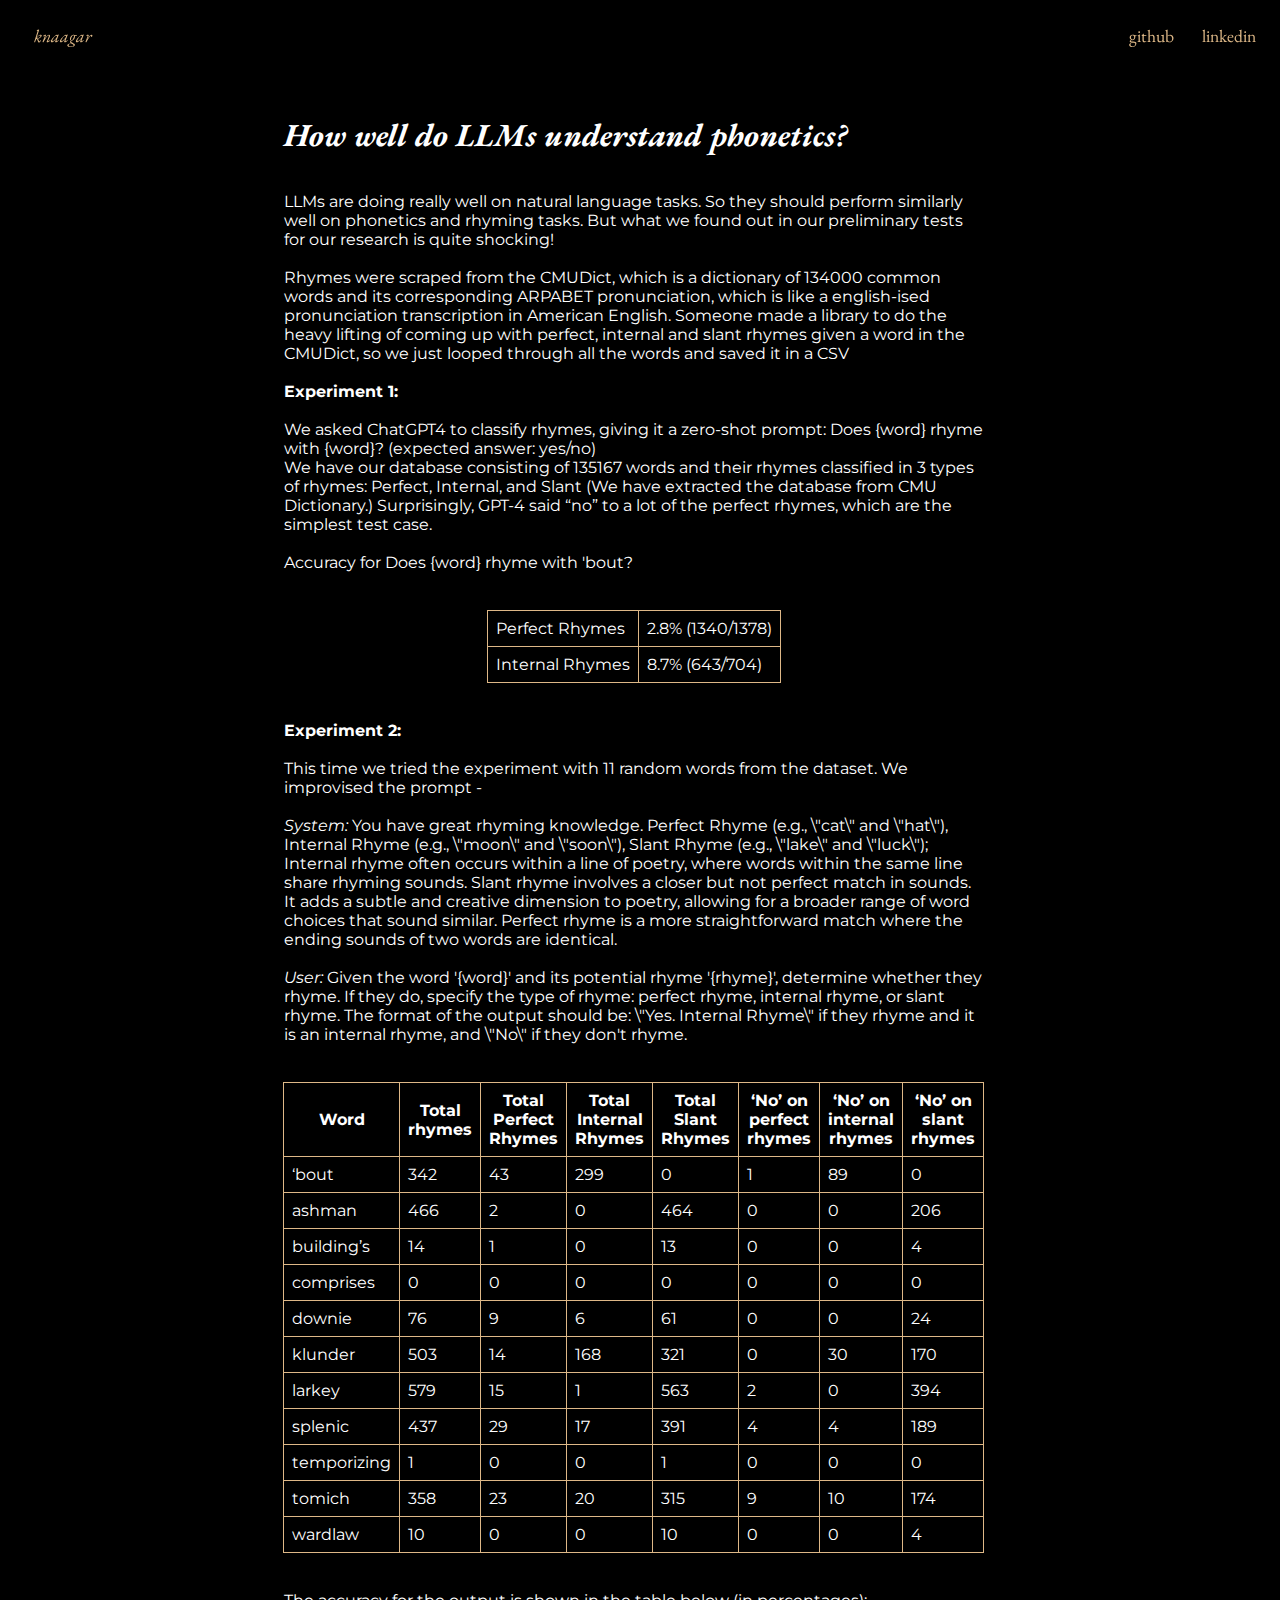
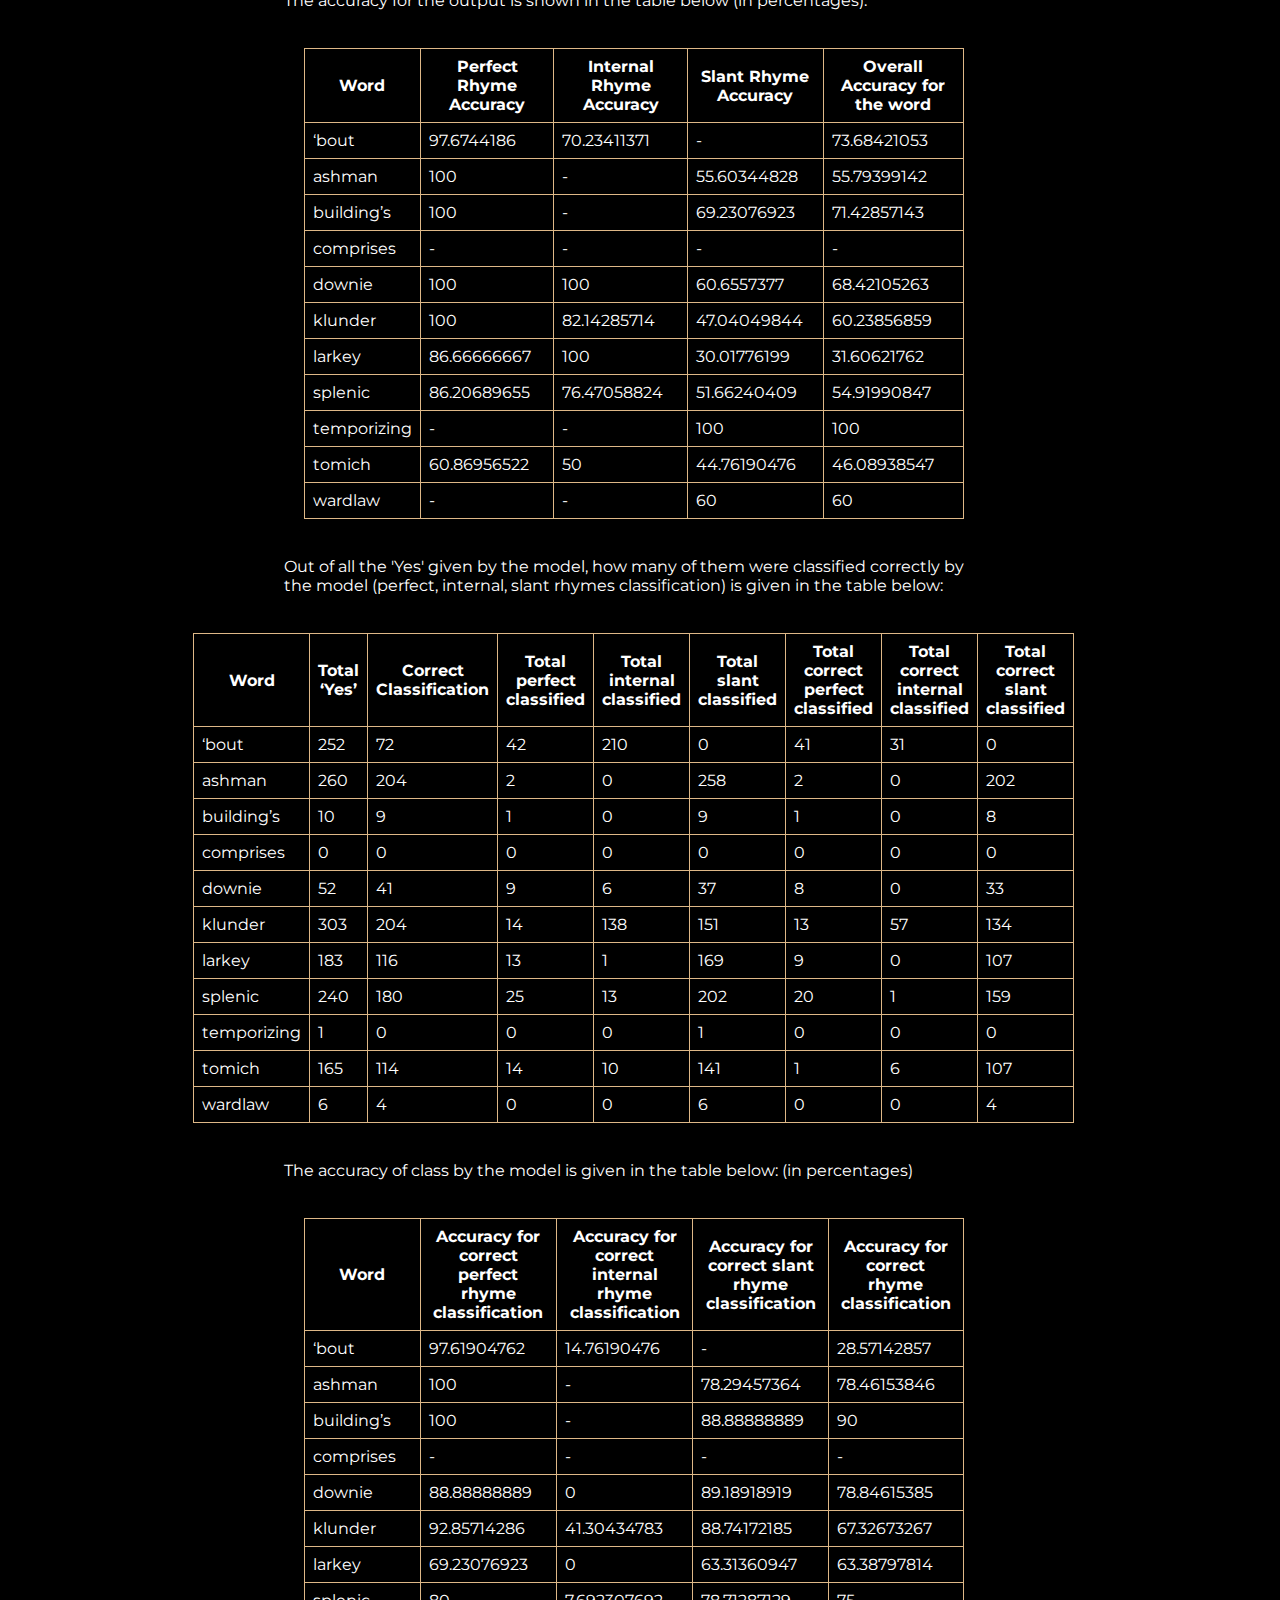
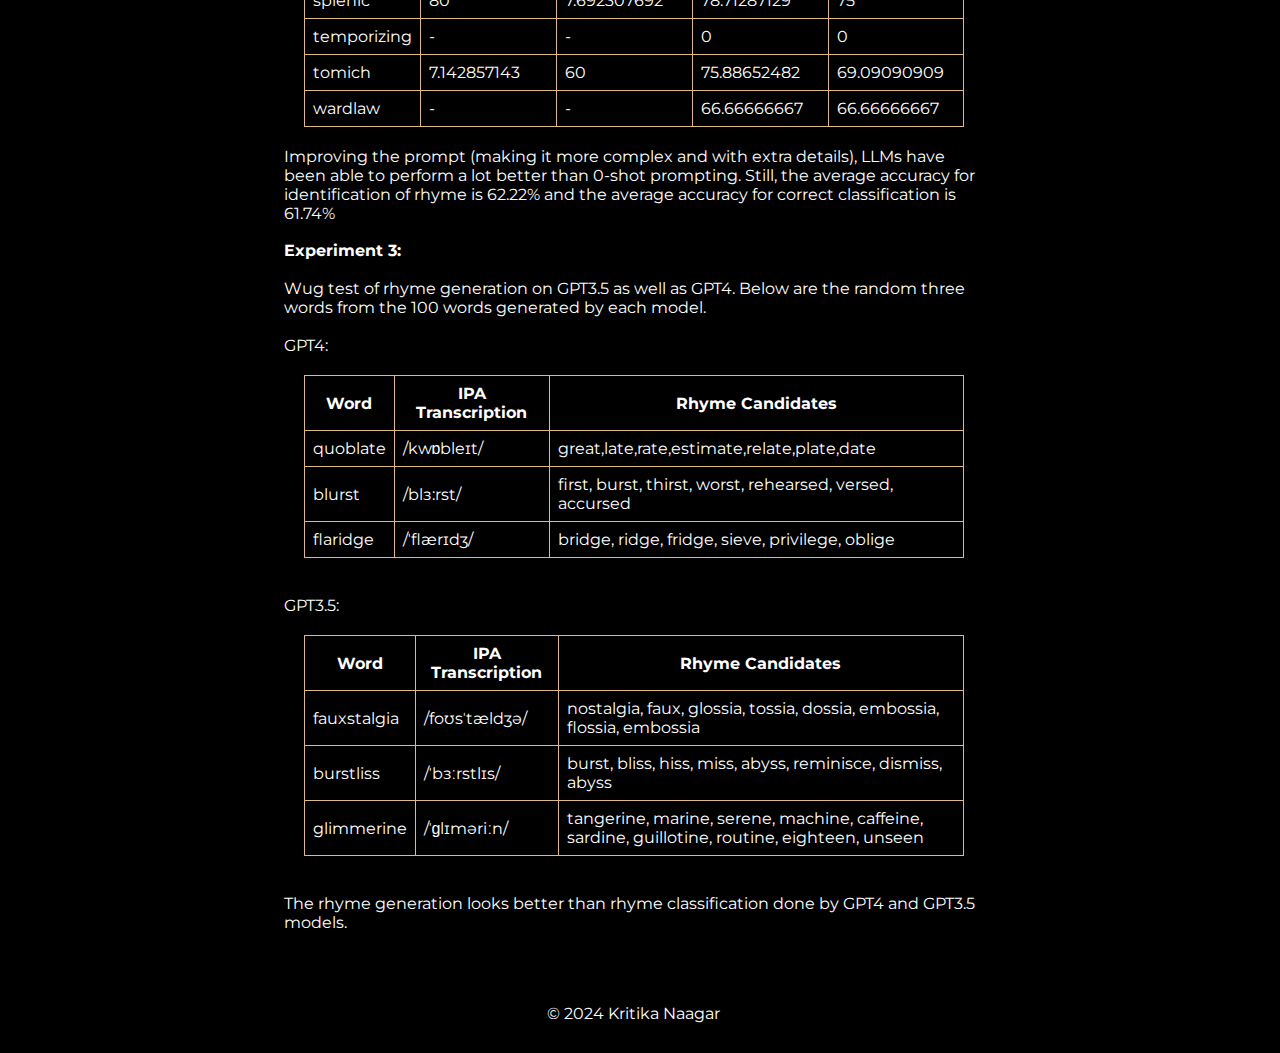
==== blogs/1.html @ 874377b0 "Added blog1" ====
<!DOCTYPE html>
<html lang="en">

<head>
    <meta charset="UTF-8">
    <meta name="viewport" content="width=device-width, initial-scale=1.0">
    <link rel="icon" type="image/x-icon" href="/kn.png">
    <link rel="stylesheet" href="/style.css">
    <title>Blog - How well do LLMs understand phonetics?</title>
</head>

<body>
    <div d-style="false" class="responsive-navbar" id="navbar">
        <a href="/" id="logo">knaagar</a>
        <div class="links">
            <a href="https://github.com/knaagar">github</a>
            <a href="https://www.linkedin.com/in/kritika-naagar">linkedin</a>
        </div>
        </a>
    </div>
    <br><br><br>
    <div class="main">
        <div class="content">
            <h1>How well do LLMs understand phonetics?</h1><br><br>
            <p>
                LLMs are doing really well on natural language tasks. So they should perform similarly well on phonetics
                and rhyming tasks. But what we found out in our preliminary tests for our research is quite shocking!
                <br><br>
                Rhymes were scraped from the CMUDict, which is a dictionary of 134000 common words and its corresponding
                ARPABET pronunciation, which is like a english-ised pronunciation transcription in American English.
                Someone made a library to do the heavy lifting of coming up with perfect, internal and slant rhymes
                given a word in the CMUDict, so we just looped through all the words and saved it in a CSV<br><br>
                <b>Experiment 1:</b><br><br>
                We asked ChatGPT4 to classify rhymes, giving it a zero-shot prompt: Does {word} rhyme with {word}?
                (expected answer: yes/no)<br>
                We have our database consisting of 135167 words and their rhymes classified in 3 types of rhymes:
                Perfect, Internal, and Slant (We have extracted the database from CMU Dictionary.)
                Surprisingly, GPT-4 said “no” to a lot of the perfect rhymes, which are the simplest test case.<br><br>
                Accuracy for Does {word} rhyme with 'bout?
            </p>
            <br>
            <div class="table">
                <table>
                    <thead>
                        <tr>
                            <td>Perfect Rhymes</th>
                            <td>2.8% (1340/1378)</th>
                        </tr>
                    </thead>
                    <tbody>
                        <tr>
                            <td>Internal Rhymes</td>
                            <td>8.7% (643/704)</td>
                        </tr>
                    </tbody>
                </table>
            </div>
            <br>
            <p>
                <b>Experiment 2:</b><br><br>
                This time we tried the experiment with 11 random words from the dataset. We improvised the prompt
                -<br><br>
                <i>System:</i> You have great rhyming knowledge. Perfect Rhyme (e.g., \"cat\" and \"hat\"), Internal
                Rhyme
                (e.g.,
                \"moon\" and \"soon\"), Slant Rhyme (e.g., \"lake\" and \"luck\"); Internal rhyme often occurs within a
                line
                of poetry, where words within the same line share rhyming sounds. Slant rhyme involves a closer but not
                perfect match in sounds. It adds a subtle and creative dimension to poetry, allowing for a broader range
                of
                word choices that sound similar. Perfect rhyme is a more straightforward match where the ending sounds
                of
                two words are identical.<br><br>
                <i>User:</i> Given the word '{word}' and its potential rhyme '{rhyme}', determine whether they rhyme. If
                they
                do,
                specify the type of rhyme: perfect rhyme, internal rhyme, or slant rhyme. The format of the output
                should
                be: \"Yes. Internal Rhyme\" if they rhyme and it is an internal rhyme, and \"No\" if they don't rhyme.
            </p>
            <br>
            <div class="table">
                <table>
                    <thead>
                        <tr>
                            <th>Word</th>
                            <th>Total rhymes</th>
                            <th>Total Perfect Rhymes</th>
                            <th>Total Internal Rhymes</th>
                            <th>Total Slant Rhymes</th>
                            <th>‘No’ on perfect rhymes</th>
                            <th>‘No’ on internal rhymes</th>
                            <th>‘No’ on slant rhymes</th>
                        </tr>
                    </thead>
                    <tbody>
                        <tr>
                            <td>‘bout</td>
                            <td>342</td>
                            <td>43</td>
                            <td>299</td>
                            <td>0</td>
                            <td>1</td>
                            <td>89</td>
                            <td>0</td>
                        </tr>
                        <tr>
                            <td>ashman</td>
                            <td>466</td>
                            <td>2</td>
                            <td>0</td>
                            <td>464</td>
                            <td>0</td>
                            <td>0</td>
                            <td>206</td>
                        </tr>
                        <tr>
                            <td>building’s</td>
                            <td>14</td>
                            <td>1</td>
                            <td>0</td>
                            <td>13</td>
                            <td>0</td>
                            <td>0</td>
                            <td>4</td>
                        </tr>
                        <tr>
                            <td>comprises</td>
                            <td>0</td>
                            <td>0</td>
                            <td>0</td>
                            <td>0</td>
                            <td>0</td>
                            <td>0</td>
                            <td>0</td>
                        </tr>
                        <tr>
                            <td>downie</td>
                            <td>76</td>
                            <td>9</td>
                            <td>6</td>
                            <td>61</td>
                            <td>0</td>
                            <td>0</td>
                            <td>24</td>
                        </tr>
                        <tr>
                            <td>klunder</td>
                            <td>503</td>
                            <td>14</td>
                            <td>168</td>
                            <td>321</td>
                            <td>0</td>
                            <td>30</td>
                            <td>170</td>
                        </tr>
                        <tr>
                            <td>larkey</td>
                            <td>579</td>
                            <td>15</td>
                            <td>1</td>
                            <td>563</td>
                            <td>2</td>
                            <td>0</td>
                            <td>394</td>
                        </tr>
                        <tr>
                            <td>splenic</td>
                            <td>437</td>
                            <td>29</td>
                            <td>17</td>
                            <td>391</td>
                            <td>4</td>
                            <td>4</td>
                            <td>189</td>
                        </tr>
                        <tr>
                            <td>temporizing</td>
                            <td>1</td>
                            <td>0</td>
                            <td>0</td>
                            <td>1</td>
                            <td>0</td>
                            <td>0</td>
                            <td>0</td>
                        </tr>
                        <tr>
                            <td>tomich</td>
                            <td>358</td>
                            <td>23</td>
                            <td>20</td>
                            <td>315</td>
                            <td>9</td>
                            <td>10</td>
                            <td>174</td>
                        </tr>
                        <tr>
                            <td>wardlaw</td>
                            <td>10</td>
                            <td>0</td>
                            <td>0</td>
                            <td>10</td>
                            <td>0</td>
                            <td>0</td>
                            <td>4</td>
                        </tr>
                    </tbody>
                </table>
            </div>
            <br>
            <p>The accuracy for the output is shown in the table below (in percentages): </p>
            <br>
            <div class="table">
                <table>
                    <thead>
                        <tr>
                            <th>Word</th>
                            <th>Perfect Rhyme Accuracy</th>
                            <th>Internal Rhyme Accuracy</th>
                            <th>Slant Rhyme Accuracy</th>
                            <th>Overall Accuracy for the word</th>
                        </tr>
                    </thead>
                    <tbody>
                        <tr>
                            <td>‘bout</td>
                            <td>97.6744186</td>
                            <td>70.23411371</td>
                            <td>-</td>
                            <td>73.68421053</td>
                        </tr>
                        <tr>
                            <td>ashman</td>
                            <td>100</td>
                            <td>-</td>
                            <td>55.60344828</td>
                            <td>55.79399142</td>
                        </tr>
                        <tr>
                            <td>building’s</td>
                            <td>100</td>
                            <td>-</td>
                            <td>69.23076923</td>
                            <td>71.42857143</td>
                        </tr>
                        <tr>
                            <td>comprises</td>
                            <td>-</td>
                            <td>-</td>
                            <td>-</td>
                            <td>-</td>
                        </tr>
                        <tr>
                            <td>downie</td>
                            <td>100</td>
                            <td>100</td>
                            <td>60.6557377</td>
                            <td>68.42105263</td>
                        </tr>
                        <tr>
                            <td>klunder</td>
                            <td>100</td>
                            <td>82.14285714</td>
                            <td>47.04049844</td>
                            <td>60.23856859</td>
                        </tr>
                        <tr>
                            <td>larkey</td>
                            <td>86.66666667</td>
                            <td>100</td>
                            <td>30.01776199</td>
                            <td>31.60621762</td>
                        </tr>
                        <tr>
                            <td>splenic</td>
                            <td>86.20689655</td>
                            <td>76.47058824</td>
                            <td>51.66240409</td>
                            <td>54.91990847</td>
                        </tr>
                        <tr>
                            <td>temporizing</td>
                            <td>-</td>
                            <td>-</td>
                            <td>100</td>
                            <td>100</td>
                        </tr>
                        <tr>
                            <td>tomich</td>
                            <td>60.86956522</td>
                            <td>50</td>
                            <td>44.76190476</td>
                            <td>46.08938547</td>
                        </tr>
                        <tr>
                            <td>wardlaw</td>
                            <td>-</td>
                            <td>-</td>
                            <td>60</td>
                            <td>60</td>
                        </tr>
                    </tbody>
                </table>
            </div>
            <br>
            <p>Out of all the 'Yes' given by the model, how many of them were classified correctly by the model
                (perfect, internal, slant rhymes classification) is given in the table below: </p>
            <br>
            <div class="table">
                <table>
                    <thead>
                        <tr>
                            <th>Word</th>
                            <th>Total ‘Yes’</th>
                            <th>Correct Classification</th>
                            <th>Total perfect classified</th>
                            <th>Total internal classified</th>
                            <th>Total slant classified</th>
                            <th>Total correct perfect classified</th>
                            <th>Total correct internal classified</th>
                            <th>Total correct slant classified</th>
                        </tr>
                    </thead>
                    <tbody>
                        <tr>
                            <td>‘bout</td>
                            <td>252</td>
                            <td>72</td>
                            <td>42</td>
                            <td>210</td>
                            <td>0</td>
                            <td>41</td>
                            <td>31</td>
                            <td>0</td>
                        </tr>
                        <tr>
                            <td>ashman</td>
                            <td>260</td>
                            <td>204</td>
                            <td>2</td>
                            <td>0</td>
                            <td>258</td>
                            <td>2</td>
                            <td>0</td>
                            <td>202</td>
                        </tr>
                        <tr>
                            <td>building’s</td>
                            <td>10</td>
                            <td>9</td>
                            <td>1</td>
                            <td>0</td>
                            <td>9</td>
                            <td>1</td>
                            <td>0</td>
                            <td>8</td>
                        </tr>
                        <tr>
                            <td>comprises</td>
                            <td>0</td>
                            <td>0</td>
                            <td>0</td>
                            <td>0</td>
                            <td>0</td>
                            <td>0</td>
                            <td>0</td>
                            <td>0</td>
                        </tr>
                        <tr>
                            <td>downie</td>
                            <td>52</td>
                            <td>41</td>
                            <td>9</td>
                            <td>6</td>
                            <td>37</td>
                            <td>8</td>
                            <td>0</td>
                            <td>33</td>
                        </tr>
                        <tr>
                            <td>klunder</td>
                            <td>303</td>
                            <td>204</td>
                            <td>14</td>
                            <td>138</td>
                            <td>151</td>
                            <td>13</td>
                            <td>57</td>
                            <td>134</td>
                        </tr>
                        <tr>
                            <td>larkey</td>
                            <td>183</td>
                            <td>116</td>
                            <td>13</td>
                            <td>1</td>
                            <td>169</td>
                            <td>9</td>
                            <td>0</td>
                            <td>107</td>
                        </tr>
                        <tr>
                            <td>splenic</td>
                            <td>240</td>
                            <td>180</td>
                            <td>25</td>
                            <td>13</td>
                            <td>202</td>
                            <td>20</td>
                            <td>1</td>
                            <td>159</td>
                        </tr>
                        <tr>
                            <td>temporizing</td>
                            <td>1</td>
                            <td>0</td>
                            <td>0</td>
                            <td>0</td>
                            <td>1</td>
                            <td>0</td>
                            <td>0</td>
                            <td>0</td>
                        </tr>
                        <tr>
                            <td>tomich</td>
                            <td>165</td>
                            <td>114</td>
                            <td>14</td>
                            <td>10</td>
                            <td>141</td>
                            <td>1</td>
                            <td>6</td>
                            <td>107</td>
                        </tr>
                        <tr>
                            <td>wardlaw</td>
                            <td>6</td>
                            <td>4</td>
                            <td>0</td>
                            <td>0</td>
                            <td>6</td>
                            <td>0</td>
                            <td>0</td>
                            <td>4</td>
                        </tr>
                    </tbody>
                </table>
            </div>
            <br>
            <p>The accuracy of class by the model is given in the table below: (in percentages) </p>
            <br>
            <div class="table">
                <table>
                    <thead>
                        <tr>
                            <th>Word</th>
                            <th>Accuracy for correct perfect rhyme classification </th>
                            <th>Accuracy for correct internal rhyme classification </th>
                            <th>Accuracy for correct slant rhyme classification </th>
                            <th>Accuracy for correct rhyme classification </th>
                        </tr>
                    </thead>
                    <tbody>
                        <tr>
                            <td>‘bout</td>
                            <td>97.61904762</td>
                            <td>14.76190476</td>
                            <td>-</td>
                            <td>28.57142857</td>
                        </tr>
                        <tr>
                            <td>ashman</td>
                            <td>100</td>
                            <td>-</td>
                            <td>78.29457364</td>
                            <td>78.46153846</td>
                        </tr>
                        <tr>
                            <td>building’s</td>
                            <td>100</td>
                            <td>-</td>
                            <td>88.88888889</td>
                            <td>90</td>
                        </tr>
                        <tr>
                            <td>comprises</td>
                            <td>-</td>
                            <td>-</td>
                            <td>-</td>
                            <td>-</td>
                        </tr>
                        <tr>
                            <td>downie</td>
                            <td>88.88888889</td>
                            <td>0</td>
                            <td>89.18918919</td>
                            <td>78.84615385</td>
                        </tr>
                        <tr>
                            <td>klunder</td>
                            <td>92.85714286</td>
                            <td>41.30434783</td>
                            <td>88.74172185</td>
                            <td>67.32673267</td>
                        </tr>
                        <tr>
                            <td>larkey</td>
                            <td>69.23076923</td>
                            <td>0</td>
                            <td>63.31360947</td>
                            <td>63.38797814</td>
                        </tr>
                        <tr>
                            <td>splenic</td>
                            <td>80</td>
                            <td>7.692307692</td>
                            <td>78.71287129</td>
                            <td>75</td>
                        </tr>
                        <tr>
                            <td>temporizing</td>
                            <td>-</td>
                            <td>-</td>
                            <td>0</td>
                            <td>0</td>
                        </tr>
                        <tr>
                            <td>tomich</td>
                            <td>7.142857143</td>
                            <td>60</td>
                            <td>75.88652482</td>
                            <td>69.09090909</td>
                        </tr>
                        <tr>
                            <td>wardlaw</td>
                            <td>-</td>
                            <td>-</td>
                            <td>66.66666667</td>
                            <td>66.66666667</td>
                        </tr>
                    </tbody>
                </table>
            </div>
            <p>Improving the prompt (making it more complex and with extra details), LLMs have been able to perform a
                lot better than 0-shot prompting. Still, the average accuracy for identification of rhyme is 62.22% and
                the average accuracy for correct classification is 61.74%</p>
            <br>
            <p>
                <b>Experiment 3:</b><br><br>
                Wug test of rhyme generation on GPT3.5 as well as GPT4. Below are the random three words from the 100
                words generated by each model.<br><br>
                GPT4:<br>
            </p>
            <div class="table">
                <table>
                    <thead>
                        <tr>
                            <th>Word</th>
                            <th>IPA Transcription</th>
                            <th>Rhyme Candidates</th>
                        </tr>
                    </thead>
                    <tbody>
                        <tr>
                            <td>quoblate</td>
                            <td>/kwɒbleɪt/</td>
                            <td>great,late,rate,estimate,relate,plate,date</td>
                        </tr>
                        <tr>
                            <td>blurst</td>
                            <td>/blɜ:rst/</td>
                            <td>first, burst, thirst, worst, rehearsed, versed, accursed</td>
                        </tr>
                        <tr>
                            <td>flaridge</td>
                            <td>/ˈflærɪdʒ/</td>
                            <td>bridge, ridge, fridge, sieve, privilege, oblige</td>
                        </tr>
                    </tbody>
                </table>
            </div>
            <br>
            <p>GPT3.5:<br></p>
            <div class="table">
                <table>
                    <thead>
                        <tr>
                            <th>Word</th>
                            <th>IPA Transcription</th>
                            <th>Rhyme Candidates</th>
                        </tr>
                    </thead>
                    <tbody>
                        <tr>
                            <td>fauxstalgia</td>
                            <td>/foʊsˈtældʒə/</td>
                            <td>nostalgia, faux, glossia, tossia, dossia, embossia, flossia, embossia</td>
                        </tr>
                        <tr>
                            <td>burstliss</td>
                            <td>/ˈbɜːrstlɪs/</td>
                            <td>burst, bliss, hiss, miss, abyss, reminisce, dismiss, abyss</td>
                        </tr>
                        <tr>
                            <td>glimmerine</td>
                            <td>/ˈɡlɪməriːn/</td>
                            <td>tangerine, marine, serene, machine, caffeine, sardine, guillotine, routine, eighteen,
                                unseen</td>
                        </tr>
                    </tbody>
                </table>
            </div>
            <br>
            <p>The rhyme generation looks better than rhyme classification done by GPT4 and GPT3.5 models.</p>
            </p>
            <br><br><br><br>
            <p style="text-align: center;">© 2024 Kritika Naagar</p>
        </div>
    </div>
</body>

</html>
---- style.css ----
@import url('https://fonts.googleapis.com/css2?family=EB+Garamond:ital,wght@0,500;1,700&family=Montserrat&display=swap');

:root {
    color-scheme: dark;
    --f1: "Montserrat", sans-serif;
    --f2: "EB Garamond", sans-serif;
    --c1: burlywood;
}

* {
    margin: 0;
    padding: 0;
}

html,
body {
    background-color: #000;
}

.responsive-navbar {
    overflow: hidden;
    z-index: 99;
}

.responsive-navbar a {
    float: left;
    display: block;
    text-align: center;
    padding: 14px;
    text-decoration: none;
    font-size: 1.1em;
}

.responsive-navbar {
    padding: 10px 20px 10px 20px;
    margin-bottom: 20px;
    background: rgba(0, 0, 0, 0.25);
    backdrop-filter: blur(12px);
    -webkit-backdrop-filter: blur(12px);
    position: fixed;
    width: 100%;
}

h1,
h2,
h3 {
    font-family: var(--f2);
    font-style: italic;
}

.links {
    float: right;
    font-family: var(--f2);
    padding-right: 30px;
}

.links a {
    color: var(--c1) !important;
}

p {
    font-family: var(--f1);
}

.main {
    display: flex;
    align-items: center;
    justify-content: center;
    width: 99%;
    padding: 30px 0px 0px 0px;
}

.content {
    max-width: 700px;
    padding: 30px;
}

#logo {
    font-family: var(--f2);
    font-style: italic;
    color: var(--c1) !important;
}

a {
    text-decoration: none;
    color: var(--c1);
    transition: all .2s;
}

a.line {
    border-bottom: 1px solid rgba(222, 184, 135, 0.8);
}
a.line:hover {
    opacity: 0.7;
    border-bottom: 1px solid rgb(222, 184, 135, 0.7);
}
a:hover {
    opacity: 0.7;
}
.cards {
    padding: 20px;
    border: 1px solid rgb(222, 184, 135, 0.2);
    border-radius: 10px;
}
.cards:hover {
    background-color: rgb(222, 184, 135, 0.1);
    cursor: pointer;
}
.date {
    opacity: 0.5;
}
.table {
    display: flex;
    align-items: center;
    justify-content: center;
    width: 100%;
}
table {
    font-family: var(--f1);
    border-collapse: collapse;
    margin: 20px;
}
td, th {
    border: 1px solid var(--c1);
    padding: 8px;
}
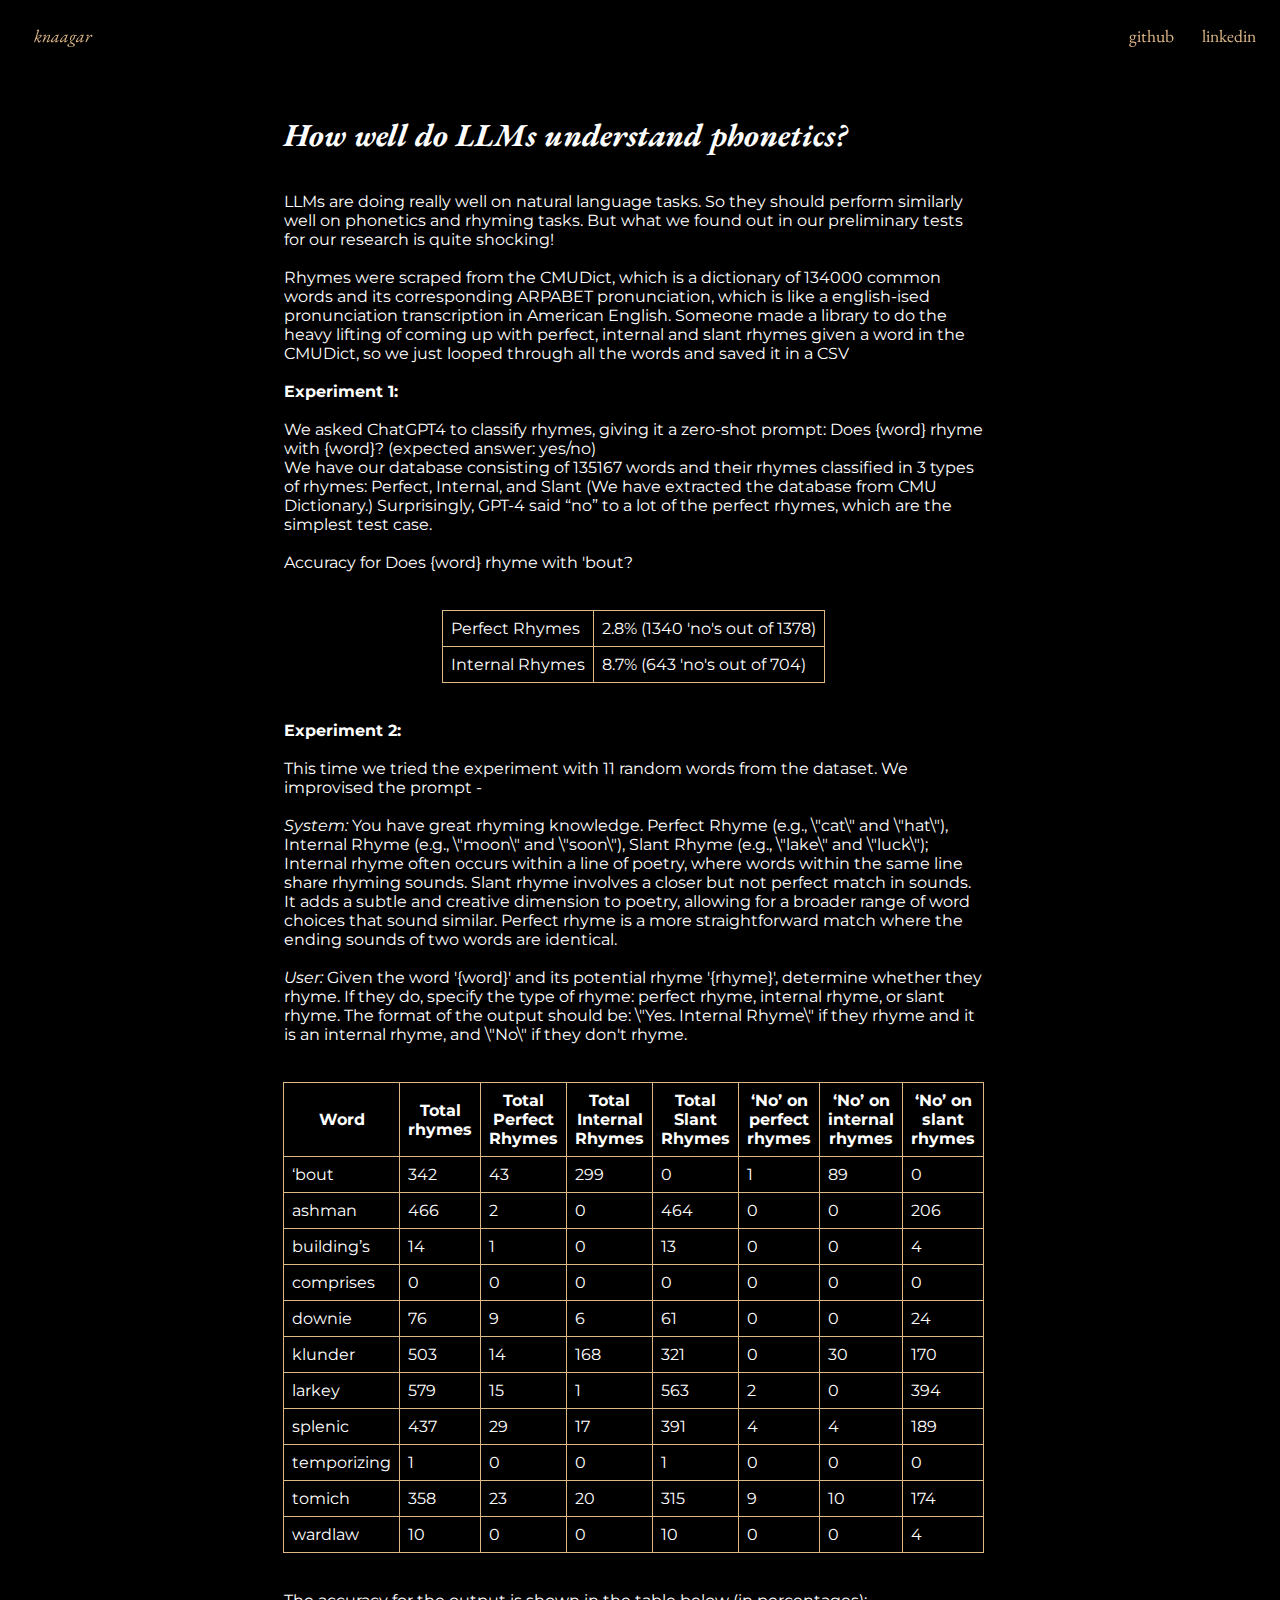
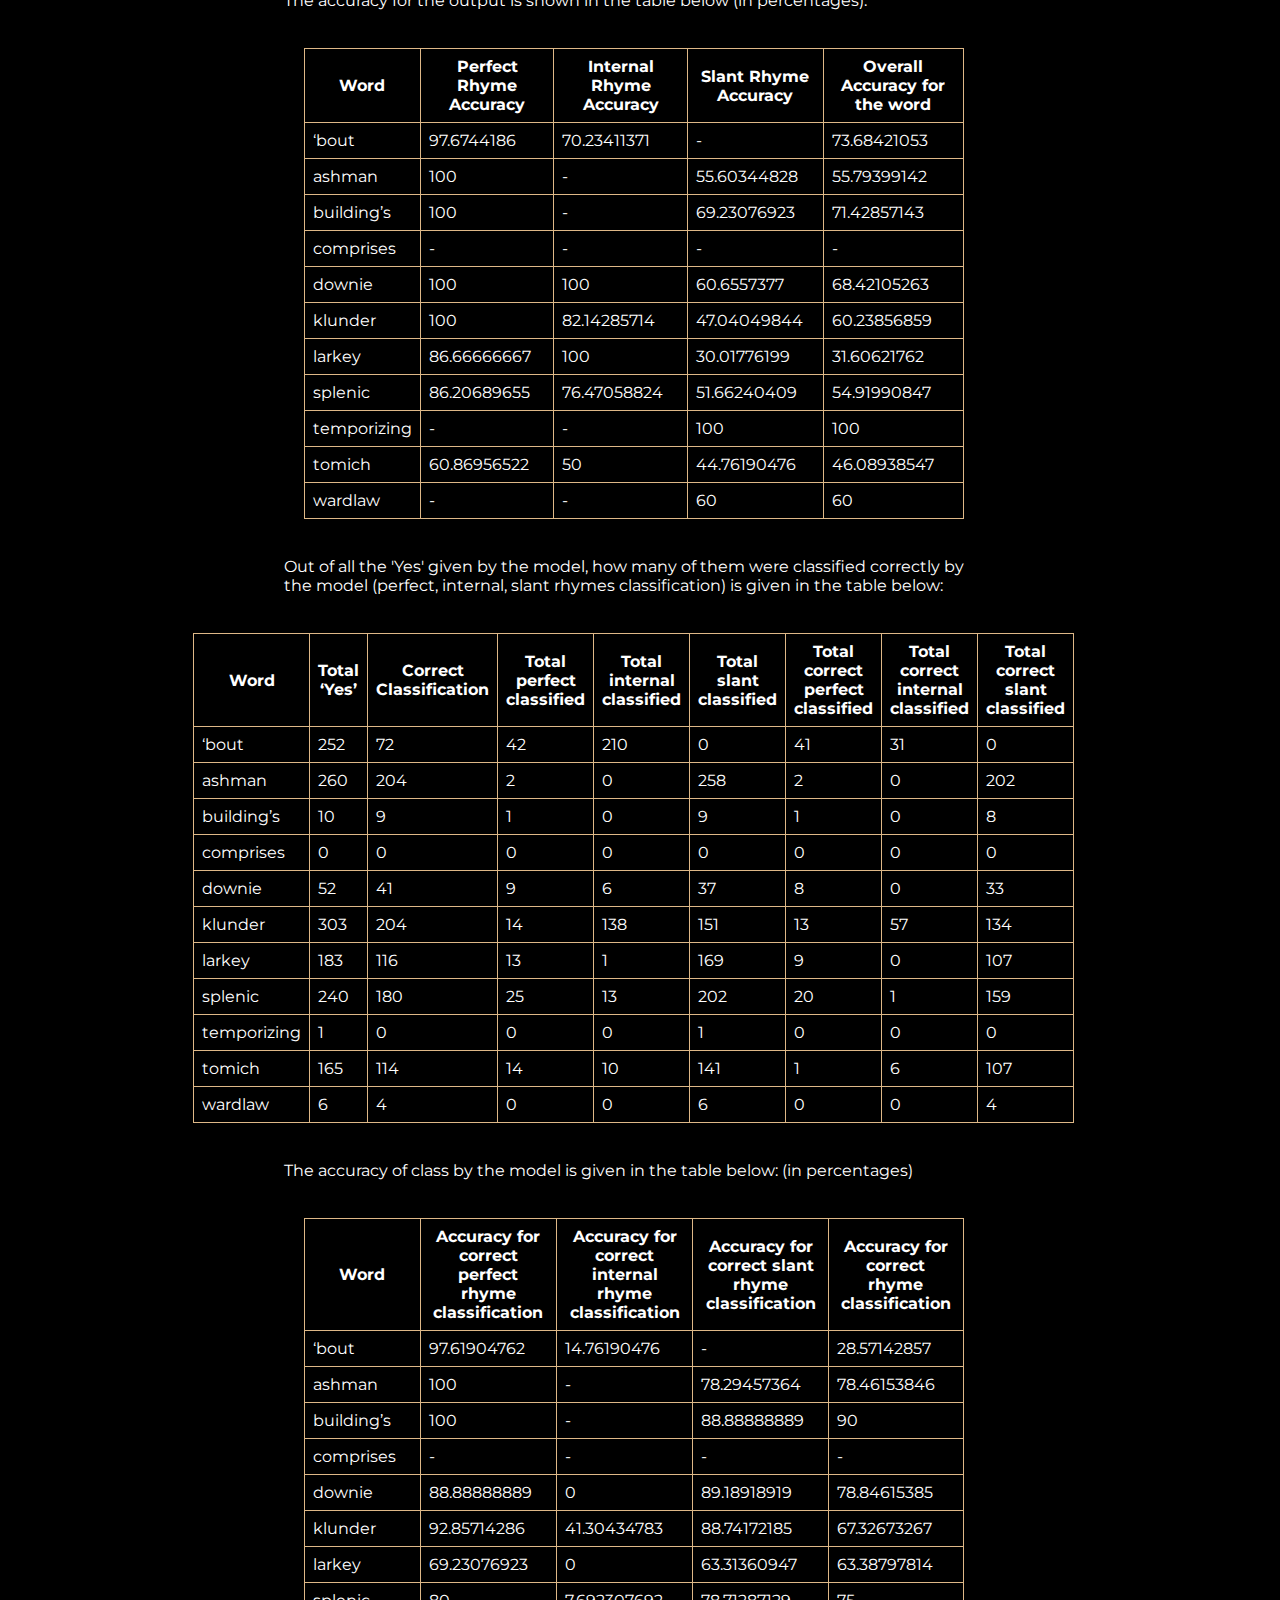
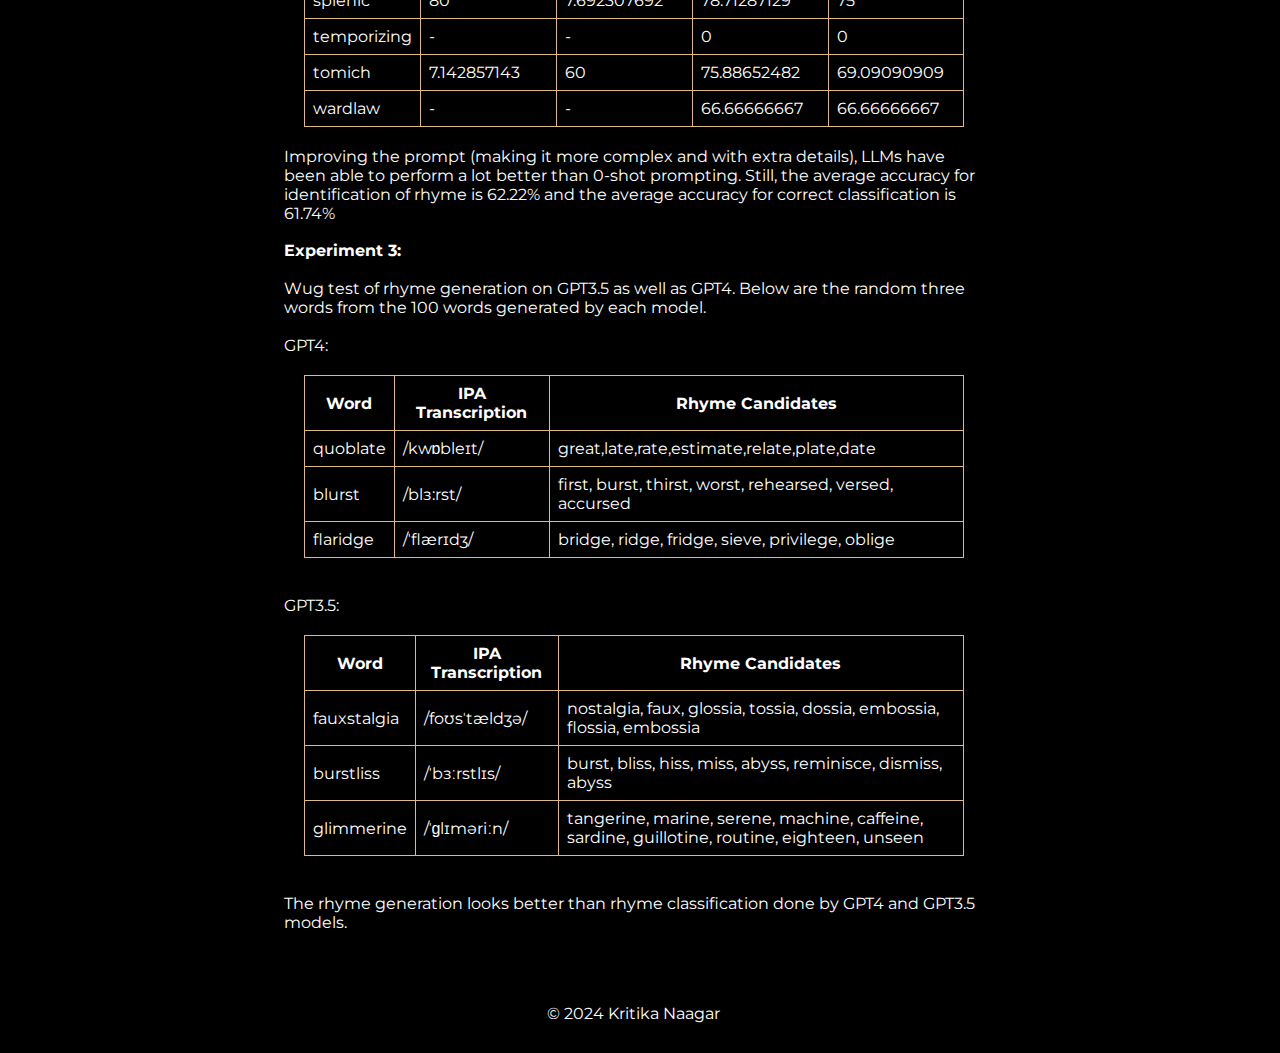
==== commit 3da766b7: "blog correction" ====
--- a/blogs/1.html
+++ b/blogs/1.html
@@ -44,13 +44,13 @@
                     <thead>
                         <tr>
                             <td>Perfect Rhymes</th>
-                            <td>2.8% (1340/1378)</th>
+                            <td>2.8% (1340 'no's out of 1378)</th>
                         </tr>
                     </thead>
                     <tbody>
                         <tr>
                             <td>Internal Rhymes</td>
-                            <td>8.7% (643/704)</td>
+                            <td>8.7% (643 'no's out of 704)</td>
                         </tr>
                     </tbody>
                 </table>
